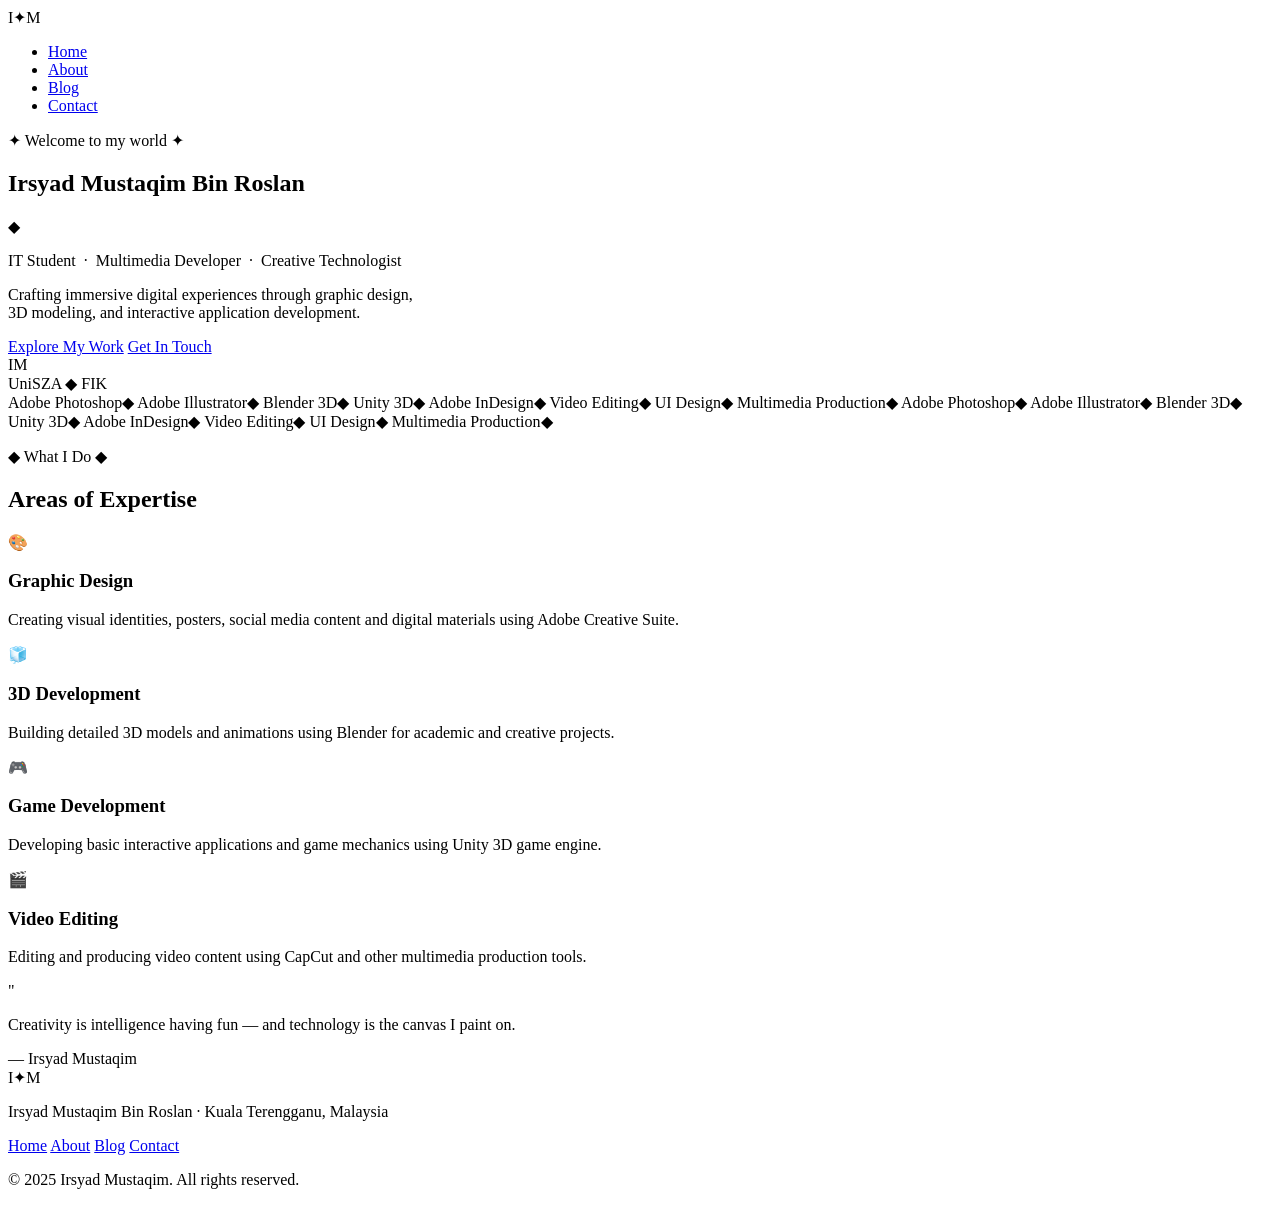
==== index.html @ 1173b953 "Add files via upload" ====
<!DOCTYPE html>
<html lang="en">
<head>
  <meta charset="UTF-8" />
  <meta name="viewport" content="width=device-width, initial-scale=1.0"/>
  <title>Irsyad Mustaqim | Creative Portfolio</title>
  <link href="https://fonts.googleapis.com/css2?family=Playfair+Display:ital,wght@0,400;0,700;0,900;1,400&family=Cormorant+Garamond:wght@300;400;500&family=Rajdhani:wght@300;400;500;600;700&display=swap" rel="stylesheet">
  <link rel="stylesheet" href="css/style.css">
</head>
<body>

  <!-- Animated background -->
  <div class="bg-particles" id="particles"></div>
  <div class="gold-gradient-orb orb1"></div>
  <div class="gold-gradient-orb orb2"></div>

  <!-- NAV -->
  <nav class="navbar">
    <div class="nav-logo">
      <span class="logo-letter">I</span><span class="logo-dot">✦</span><span class="logo-letter">M</span>
    </div>
    <ul class="nav-links">
      <li><a href="index.html" class="nav-link active">Home</a></li>
      <li><a href="about.html" class="nav-link">About</a></li>
      <li><a href="blog.html" class="nav-link">Blog</a></li>
      <li><a href="contact.html" class="nav-link">Contact</a></li>
    </ul>
    <div class="hamburger" id="hamburger">
      <span></span><span></span><span></span>
    </div>
  </nav>

  <!-- HERO -->
  <section class="hero">
    <div class="hero-content">
      <p class="hero-eyebrow">✦ Welcome to my world ✦</p>
      <h1 class="hero-title">
        <span class="line1">Irsyad</span>
        <span class="line2">Mustaqim</span>
        <span class="line3 gold-text">Bin Roslan</span>
      </h1>
      <div class="hero-divider">
        <span></span><span class="diamond">◆</span><span></span>
      </div>
      <p class="hero-subtitle">
        IT Student &nbsp;·&nbsp; Multimedia Developer &nbsp;·&nbsp; Creative Technologist
      </p>
      <p class="hero-desc">
        Crafting immersive digital experiences through graphic design,<br>
        3D modeling, and interactive application development.
      </p>
      <div class="hero-cta">
        <a href="about.html" class="btn-gold">Explore My Work</a>
        <a href="contact.html" class="btn-outline">Get In Touch</a>
      </div>
    </div>
    <div class="hero-visual">
      <div class="hex-frame">
        <div class="hex-inner">
          <img src="img/profile.png" alt="Irsyad Mustaqim" class="hero-img" onerror="this.style.display='none'; this.nextElementSibling.style.display='flex'">
          <div class="img-placeholder">IM</div>
        </div>
        <div class="hex-ring ring1"></div>
        <div class="hex-ring ring2"></div>
        <div class="hex-badge">
          <span>UniSZA</span>
          <span class="badge-dot">◆</span>
          <span>FIK</span>
        </div>
      </div>
    </div>
  </section>

  <!-- SKILLS TICKER -->
  <div class="ticker-wrap">
    <div class="ticker">
      <span>Adobe Photoshop</span><span class="tick-sep">◆</span>
      <span>Adobe Illustrator</span><span class="tick-sep">◆</span>
      <span>Blender 3D</span><span class="tick-sep">◆</span>
      <span>Unity 3D</span><span class="tick-sep">◆</span>
      <span>Adobe InDesign</span><span class="tick-sep">◆</span>
      <span>Video Editing</span><span class="tick-sep">◆</span>
      <span>UI Design</span><span class="tick-sep">◆</span>
      <span>Multimedia Production</span><span class="tick-sep">◆</span>
      <span>Adobe Photoshop</span><span class="tick-sep">◆</span>
      <span>Adobe Illustrator</span><span class="tick-sep">◆</span>
      <span>Blender 3D</span><span class="tick-sep">◆</span>
      <span>Unity 3D</span><span class="tick-sep">◆</span>
      <span>Adobe InDesign</span><span class="tick-sep">◆</span>
      <span>Video Editing</span><span class="tick-sep">◆</span>
      <span>UI Design</span><span class="tick-sep">◆</span>
      <span>Multimedia Production</span><span class="tick-sep">◆</span>
    </div>
  </div>

  <!-- FEATURED SECTION -->
  <section class="section-featured">
    <div class="section-header">
      <p class="section-label">◆ What I Do ◆</p>
      <h2 class="section-title">Areas of <span class="gold-text">Expertise</span></h2>
    </div>
    <div class="cards-grid">
      <div class="card">
        <div class="card-icon">🎨</div>
        <h3>Graphic Design</h3>
        <p>Creating visual identities, posters, social media content and digital materials using Adobe Creative Suite.</p>
        <div class="card-line"></div>
      </div>
      <div class="card card-featured">
        <div class="card-icon">🧊</div>
        <h3>3D Development</h3>
        <p>Building detailed 3D models and animations using Blender for academic and creative projects.</p>
        <div class="card-line"></div>
      </div>
      <div class="card">
        <div class="card-icon">🎮</div>
        <h3>Game Development</h3>
        <p>Developing basic interactive applications and game mechanics using Unity 3D game engine.</p>
        <div class="card-line"></div>
      </div>
      <div class="card">
        <div class="card-icon">🎬</div>
        <h3>Video Editing</h3>
        <p>Editing and producing video content using CapCut and other multimedia production tools.</p>
        <div class="card-line"></div>
      </div>
    </div>
  </section>

  <!-- QUOTE -->
  <section class="quote-section">
    <div class="quote-inner">
      <span class="quote-mark">"</span>
      <p>Creativity is intelligence having fun — and technology is the canvas I paint on.</p>
      <div class="quote-author">— Irsyad Mustaqim</div>
    </div>
  </section>

  <!-- FOOTER -->
  <footer class="footer">
    <div class="footer-logo">I<span class="gold-text">✦</span>M</div>
    <p class="footer-tagline">Irsyad Mustaqim Bin Roslan · Kuala Terengganu, Malaysia</p>
    <div class="footer-links">
      <a href="index.html">Home</a>
      <a href="about.html">About</a>
      <a href="blog.html">Blog</a>
      <a href="contact.html">Contact</a>
    </div>
    <p class="footer-copy">© 2025 Irsyad Mustaqim. All rights reserved.</p>
  </footer>

  <script src="js/main.js"></script>
</body>
</html>
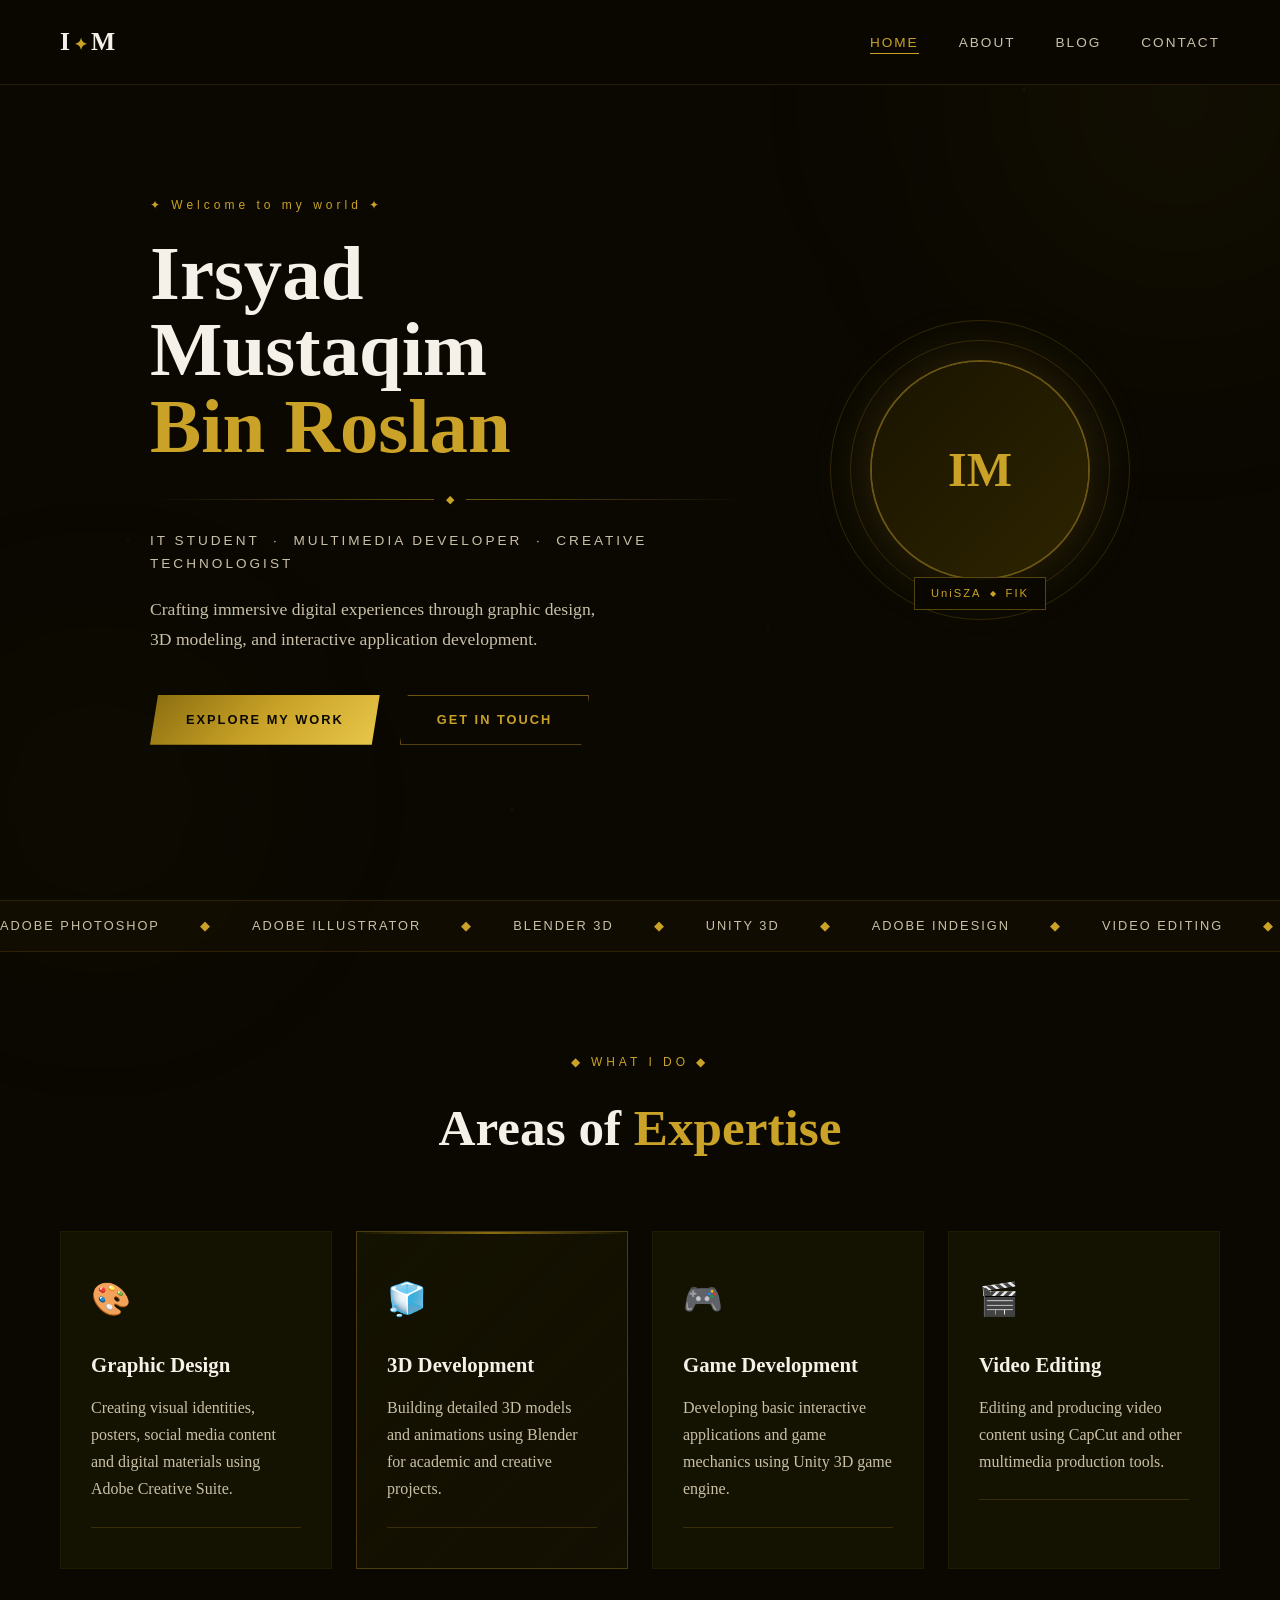
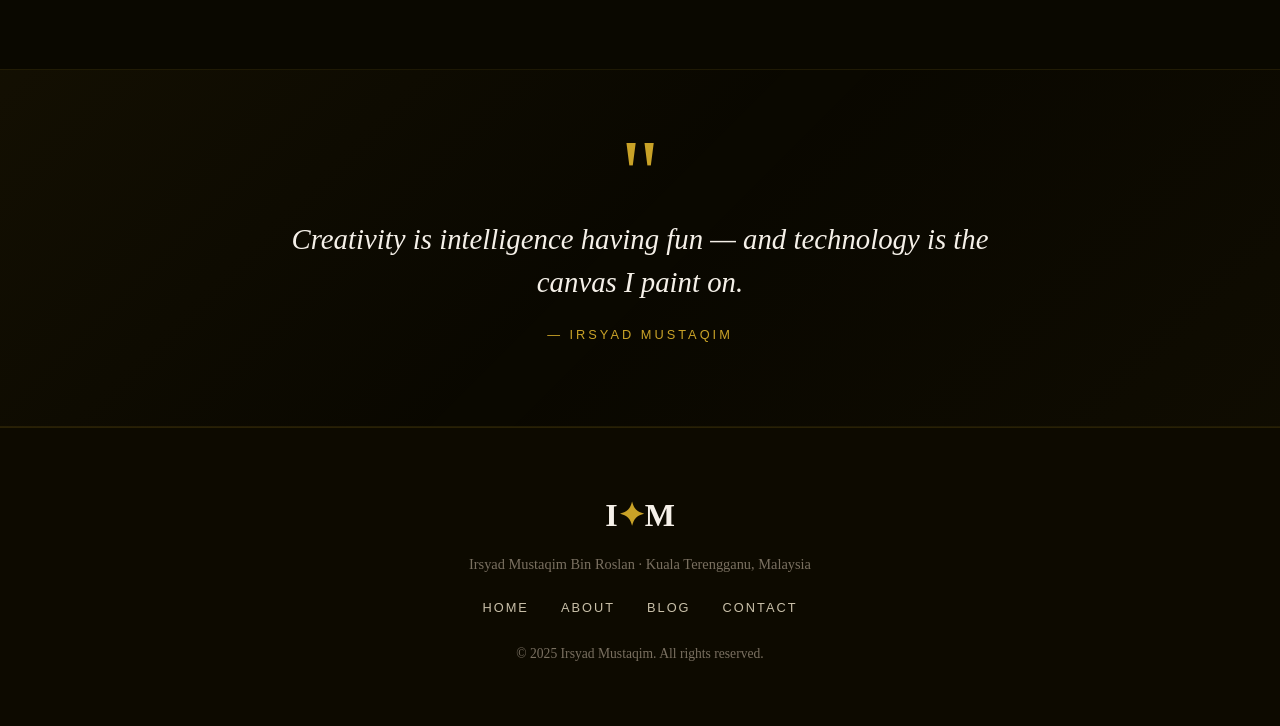
==== commit 6d71e437: "Update index.html" ====
--- a/index.html
+++ b/index.html
@@ -5,7 +5,7 @@
   <meta name="viewport" content="width=device-width, initial-scale=1.0"/>
   <title>Irsyad Mustaqim | Creative Portfolio</title>
   <link href="https://fonts.googleapis.com/css2?family=Playfair+Display:ital,wght@0,400;0,700;0,900;1,400&family=Cormorant+Garamond:wght@300;400;500&family=Rajdhani:wght@300;400;500;600;700&display=swap" rel="stylesheet">
-  <link rel="stylesheet" href="css/style.css">
+  <link rel="stylesheet" href="style.css">
 </head>
 <body>
 
@@ -149,6 +149,6 @@
     <p class="footer-copy">© 2025 Irsyad Mustaqim. All rights reserved.</p>
   </footer>
 
-  <script src="js/main.js"></script>
+  <script src="main.js"></script>
 </body>
 </html>
--- a/style.css
+++ b/style.css
@@ -0,0 +1,592 @@
+/* ===== CSS VARIABLES ===== */
+:root {
+  --black: #0a0800;
+  --black-soft: #111008;
+  --black-card: #141200;
+  --black-border: #1e1a00;
+  --gold: #c9a227;
+  --gold-light: #e8c84a;
+  --gold-pale: #f5e27a;
+  --gold-dark: #8a6d0f;
+  --gold-glow: rgba(201, 162, 39, 0.15);
+  --white: #f5f0e8;
+  --white-dim: #c9c0a8;
+  --text-muted: #7a7060;
+  --font-display: 'Playfair Display', serif;
+  --font-body: 'Cormorant Garamond', serif;
+  --font-ui: 'Rajdhani', sans-serif;
+}
+
+/* ===== RESET & BASE ===== */
+*, *::before, *::after { box-sizing: border-box; margin: 0; padding: 0; }
+html { scroll-behavior: smooth; }
+body {
+  background: var(--black);
+  color: var(--white);
+  font-family: var(--font-body);
+  font-size: 18px;
+  line-height: 1.7;
+  overflow-x: hidden;
+}
+
+/* ===== BACKGROUND EFFECTS ===== */
+.bg-particles {
+  position: fixed; top: 0; left: 0; width: 100%; height: 100%;
+  pointer-events: none; z-index: 0; overflow: hidden;
+}
+.bg-particles::before {
+  content: '';
+  position: absolute; top: 0; left: 0; width: 100%; height: 100%;
+  background-image:
+    radial-gradient(1px 1px at 20% 30%, rgba(201,162,39,0.4) 0%, transparent 100%),
+    radial-gradient(1px 1px at 80% 10%, rgba(201,162,39,0.3) 0%, transparent 100%),
+    radial-gradient(1px 1px at 60% 70%, rgba(201,162,39,0.2) 0%, transparent 100%),
+    radial-gradient(1px 1px at 40% 90%, rgba(201,162,39,0.3) 0%, transparent 100%),
+    radial-gradient(1px 1px at 10% 60%, rgba(201,162,39,0.2) 0%, transparent 100%);
+  animation: twinkle 8s ease-in-out infinite alternate;
+}
+@keyframes twinkle { from { opacity: 0.4; } to { opacity: 1; } }
+
+.gold-gradient-orb {
+  position: fixed; border-radius: 50%;
+  filter: blur(120px); pointer-events: none; z-index: 0;
+}
+.orb1 {
+  width: 600px; height: 600px;
+  background: radial-gradient(circle, rgba(201,162,39,0.08) 0%, transparent 70%);
+  top: -200px; right: -200px;
+  animation: orbFloat1 12s ease-in-out infinite;
+}
+.orb2 {
+  width: 400px; height: 400px;
+  background: radial-gradient(circle, rgba(201,162,39,0.06) 0%, transparent 70%);
+  bottom: -100px; left: -100px;
+  animation: orbFloat2 15s ease-in-out infinite;
+}
+@keyframes orbFloat1 { 0%,100%{transform:translate(0,0)} 50%{transform:translate(-30px,40px)} }
+@keyframes orbFloat2 { 0%,100%{transform:translate(0,0)} 50%{transform:translate(40px,-30px)} }
+
+/* ===== NAVBAR ===== */
+.navbar {
+  position: fixed; top: 0; left: 0; width: 100%; z-index: 100;
+  display: flex; align-items: center; justify-content: space-between;
+  padding: 20px 60px;
+  background: rgba(10, 8, 0, 0.85);
+  backdrop-filter: blur(20px);
+  border-bottom: 1px solid rgba(201,162,39,0.15);
+  transition: all 0.3s ease;
+}
+.navbar.scrolled {
+  padding: 14px 60px;
+  background: rgba(10, 8, 0, 0.96);
+  box-shadow: 0 4px 30px rgba(201,162,39,0.08);
+}
+.nav-logo {
+  font-family: var(--font-display);
+  font-size: 1.6rem; font-weight: 700;
+  color: var(--white); letter-spacing: 2px;
+  cursor: pointer;
+}
+.logo-dot { color: var(--gold); font-size: 1rem; margin: 0 2px; }
+.nav-links { display: flex; gap: 40px; list-style: none; }
+.nav-link {
+  font-family: var(--font-ui); font-size: 0.85rem;
+  font-weight: 500; letter-spacing: 2px; text-transform: uppercase;
+  color: var(--white-dim); text-decoration: none;
+  position: relative; transition: color 0.3s;
+}
+.nav-link::after {
+  content: ''; position: absolute; bottom: -4px; left: 0;
+  width: 0; height: 1px; background: var(--gold);
+  transition: width 0.3s ease;
+}
+.nav-link:hover, .nav-link.active { color: var(--gold); }
+.nav-link:hover::after, .nav-link.active::after { width: 100%; }
+.hamburger { display: none; flex-direction: column; gap: 5px; cursor: pointer; }
+.hamburger span {
+  display: block; width: 24px; height: 1px;
+  background: var(--gold); transition: all 0.3s;
+}
+
+/* ===== HERO ===== */
+.hero {
+  min-height: 100vh;
+  display: flex; align-items: center; justify-content: center;
+  gap: 80px; padding: 120px 60px 80px;
+  position: relative; z-index: 1;
+}
+.hero-content { flex: 1; max-width: 600px; }
+.hero-eyebrow {
+  font-family: var(--font-ui); font-size: 0.75rem;
+  letter-spacing: 4px; color: var(--gold); margin-bottom: 20px;
+  animation: fadeUp 0.8s ease both;
+}
+.hero-title {
+  font-family: var(--font-display);
+  font-size: clamp(3rem, 6vw, 5.5rem);
+  font-weight: 900; line-height: 1.0;
+  margin-bottom: 24px;
+}
+.hero-title .line1 { display: block; animation: fadeUp 0.9s 0.1s ease both; }
+.hero-title .line2 { display: block; animation: fadeUp 0.9s 0.2s ease both; }
+.hero-title .line3 { display: block; animation: fadeUp 0.9s 0.3s ease both; }
+.gold-text { color: var(--gold); }
+.hero-divider {
+  display: flex; align-items: center; gap: 12px;
+  margin: 20px 0; animation: fadeUp 0.9s 0.4s ease both;
+}
+.hero-divider span:first-child, .hero-divider span:last-child {
+  flex: 1; height: 1px; background: linear-gradient(to right, transparent, rgba(201,162,39,0.5));
+}
+.hero-divider span:last-child { background: linear-gradient(to left, transparent, rgba(201,162,39,0.5)); }
+.diamond { color: var(--gold); font-size: 0.7rem; }
+.hero-subtitle {
+  font-family: var(--font-ui); font-size: 0.85rem;
+  letter-spacing: 3px; color: var(--white-dim); text-transform: uppercase;
+  margin-bottom: 20px; animation: fadeUp 0.9s 0.5s ease both;
+}
+.hero-desc {
+  color: var(--white-dim); font-size: 1.1rem;
+  margin-bottom: 40px; animation: fadeUp 0.9s 0.6s ease both;
+}
+.hero-cta {
+  display: flex; gap: 20px; flex-wrap: wrap;
+  animation: fadeUp 0.9s 0.7s ease both;
+}
+
+/* ===== BUTTONS ===== */
+.btn-gold {
+  display: inline-block;
+  padding: 14px 36px;
+  background: linear-gradient(135deg, var(--gold-dark), var(--gold), var(--gold-light));
+  color: var(--black); font-family: var(--font-ui);
+  font-weight: 700; font-size: 0.8rem; letter-spacing: 2px;
+  text-transform: uppercase; text-decoration: none;
+  border: none; cursor: pointer;
+  clip-path: polygon(8px 0%, 100% 0%, calc(100% - 8px) 100%, 0% 100%);
+  transition: all 0.3s ease;
+  box-shadow: 0 4px 20px rgba(201,162,39,0.3);
+}
+.btn-gold:hover {
+  background: linear-gradient(135deg, var(--gold), var(--gold-pale), var(--gold));
+  box-shadow: 0 6px 30px rgba(201,162,39,0.5);
+  transform: translateY(-2px);
+}
+.btn-gold.full-width { width: 100%; text-align: center; }
+.btn-outline {
+  display: inline-block;
+  padding: 13px 36px;
+  background: transparent;
+  border: 1px solid rgba(201,162,39,0.5);
+  color: var(--gold); font-family: var(--font-ui);
+  font-weight: 600; font-size: 0.8rem; letter-spacing: 2px;
+  text-transform: uppercase; text-decoration: none;
+  transition: all 0.3s ease;
+  clip-path: polygon(8px 0%, 100% 0%, calc(100% - 8px) 100%, 0% 100%);
+}
+.btn-outline:hover {
+  background: var(--gold-glow);
+  border-color: var(--gold);
+  box-shadow: 0 4px 20px rgba(201,162,39,0.2);
+  transform: translateY(-2px);
+}
+
+/* ===== HERO VISUAL ===== */
+.hero-visual {
+  flex-shrink: 0;
+  animation: fadeUp 1s 0.3s ease both;
+}
+.hex-frame {
+  position: relative; width: 300px; height: 300px;
+  display: flex; align-items: center; justify-content: center;
+}
+.hex-inner {
+  width: 220px; height: 220px; border-radius: 50%;
+  overflow: hidden; border: 2px solid rgba(201,162,39,0.5);
+  box-shadow: 0 0 60px rgba(201,162,39,0.2);
+  position: relative; z-index: 2;
+}
+.hero-img { width: 100%; height: 100%; object-fit: cover; }
+.img-placeholder {
+  width: 100%; height: 100%;
+  display: none; align-items: center; justify-content: center;
+  background: linear-gradient(135deg, #1a1400, #2d2400);
+  font-family: var(--font-display);
+  font-size: 3rem; color: var(--gold); font-weight: 900;
+}
+.img-placeholder.large { font-size: 4rem; }
+.hex-ring {
+  position: absolute; border-radius: 50%;
+  border: 1px solid rgba(201,162,39,0.2);
+  animation: ringPulse 3s ease-in-out infinite;
+}
+.ring1 { width: 260px; height: 260px; animation-delay: 0s; }
+.ring2 { width: 300px; height: 300px; animation-delay: 1s; }
+@keyframes ringPulse {
+  0%,100% { opacity: 0.2; transform: scale(1); }
+  50% { opacity: 0.6; transform: scale(1.02); }
+}
+.hex-badge {
+  position: absolute; bottom: 10px; left: 50%; transform: translateX(-50%);
+  background: rgba(10,8,0,0.9); border: 1px solid rgba(201,162,39,0.4);
+  padding: 6px 16px; font-family: var(--font-ui);
+  font-size: 0.7rem; letter-spacing: 2px; color: var(--gold);
+  display: flex; gap: 8px; align-items: center; z-index: 3;
+  white-space: nowrap;
+}
+.badge-dot { font-size: 0.5rem; }
+
+/* ===== TICKER ===== */
+.ticker-wrap {
+  overflow: hidden; border-top: 1px solid rgba(201,162,39,0.15);
+  border-bottom: 1px solid rgba(201,162,39,0.15);
+  padding: 14px 0; background: rgba(201,162,39,0.03);
+  position: relative; z-index: 1;
+}
+.ticker {
+  display: flex; gap: 40px; white-space: nowrap;
+  animation: tickerMove 20s linear infinite;
+  font-family: var(--font-ui); font-size: 0.8rem;
+  letter-spacing: 2px; color: var(--white-dim); text-transform: uppercase;
+}
+.tick-sep { color: var(--gold); }
+@keyframes tickerMove { from { transform: translateX(0); } to { transform: translateX(-50%); } }
+
+/* ===== SECTIONS ===== */
+.section-featured, .timeline-section, .projects-section, .blog-section, .about-section, .contact-section {
+  padding: 100px 60px; position: relative; z-index: 1;
+}
+.section-header { text-align: center; margin-bottom: 60px; }
+.section-label {
+  font-family: var(--font-ui); font-size: 0.75rem;
+  letter-spacing: 4px; color: var(--gold); text-transform: uppercase; margin-bottom: 12px;
+}
+.section-title {
+  font-family: var(--font-display);
+  font-size: clamp(2rem, 4vw, 3.5rem);
+  font-weight: 700;
+}
+
+/* ===== CARDS ===== */
+.cards-grid {
+  display: grid; grid-template-columns: repeat(auto-fit, minmax(250px, 1fr));
+  gap: 24px; max-width: 1200px; margin: 0 auto;
+}
+.card {
+  background: var(--black-card);
+  border: 1px solid var(--black-border);
+  padding: 40px 30px;
+  transition: all 0.3s ease;
+  position: relative; overflow: hidden;
+}
+.card::before {
+  content: ''; position: absolute; top: 0; left: 0;
+  width: 100%; height: 2px;
+  background: linear-gradient(to right, transparent, var(--gold-dark), transparent);
+  opacity: 0; transition: opacity 0.3s;
+}
+.card:hover { border-color: rgba(201,162,39,0.3); transform: translateY(-4px); }
+.card:hover::before { opacity: 1; }
+.card.card-featured {
+  border-color: rgba(201,162,39,0.3);
+  background: linear-gradient(135deg, var(--black-card), rgba(201,162,39,0.05));
+}
+.card.card-featured::before { opacity: 1; }
+.card-icon { font-size: 2rem; margin-bottom: 20px; }
+.card h3 {
+  font-family: var(--font-display); font-size: 1.3rem;
+  margin-bottom: 12px; color: var(--white);
+}
+.card p { color: var(--white-dim); font-size: 1rem; }
+.card-line {
+  height: 1px; background: rgba(201,162,39,0.2);
+  margin-top: 24px;
+}
+
+/* ===== QUOTE ===== */
+.quote-section {
+  padding: 80px 60px;
+  background: linear-gradient(135deg, rgba(201,162,39,0.05) 0%, transparent 50%, rgba(201,162,39,0.03) 100%);
+  border-top: 1px solid rgba(201,162,39,0.1);
+  border-bottom: 1px solid rgba(201,162,39,0.1);
+  position: relative; z-index: 1;
+}
+.quote-inner {
+  max-width: 700px; margin: 0 auto; text-align: center;
+}
+.quote-mark {
+  font-family: var(--font-display); font-size: 6rem;
+  color: var(--gold); line-height: 0.5;
+  display: block; margin-bottom: 20px;
+}
+.quote-inner p {
+  font-family: var(--font-display); font-size: 1.8rem;
+  font-style: italic; color: var(--white); font-weight: 400;
+  line-height: 1.5;
+}
+.quote-author {
+  font-family: var(--font-ui); font-size: 0.8rem;
+  letter-spacing: 3px; color: var(--gold); margin-top: 20px;
+  text-transform: uppercase;
+}
+
+/* ===== PAGE HERO ===== */
+.page-hero {
+  padding: 160px 60px 80px;
+  text-align: center; position: relative; z-index: 1;
+  border-bottom: 1px solid rgba(201,162,39,0.1);
+}
+.page-title {
+  font-family: var(--font-display);
+  font-size: clamp(3rem, 7vw, 5rem);
+  font-weight: 900;
+}
+
+/* ===== ABOUT PAGE ===== */
+.about-grid {
+  display: grid; grid-template-columns: 1fr 1.4fr;
+  gap: 60px; max-width: 1200px; margin: 0 auto; align-items: start;
+}
+.about-img-frame {
+  position: relative; padding: 20px;
+}
+.about-img {
+  width: 100%; aspect-ratio: 3/4; object-fit: cover;
+  border: 1px solid rgba(201,162,39,0.3);
+}
+.img-decoration {
+  position: absolute; width: 40px; height: 40px;
+  border-color: var(--gold); border-style: solid;
+}
+.img-decoration.top-left { top: 0; left: 0; border-width: 2px 0 0 2px; }
+.img-decoration.bottom-right { bottom: 0; right: 0; border-width: 0 2px 2px 0; }
+.about-info-card {
+  background: var(--black-card); border: 1px solid var(--black-border);
+  padding: 24px; margin-top: 20px;
+}
+.info-row {
+  display: flex; justify-content: space-between;
+  padding: 10px 0; border-bottom: 1px solid var(--black-border);
+  font-size: 0.95rem; color: var(--white-dim);
+}
+.info-row:last-child { border-bottom: none; }
+.info-label { color: var(--gold); font-family: var(--font-ui); font-size: 0.85rem; letter-spacing: 1px; }
+.about-text-col h2 {
+  font-family: var(--font-display); font-size: 2.8rem;
+  margin-bottom: 16px;
+}
+.about-lead {
+  font-size: 1.2rem; color: var(--white); margin-bottom: 20px;
+  border-left: 3px solid var(--gold); padding-left: 16px;
+}
+.about-text-col p { color: var(--white-dim); margin-bottom: 16px; }
+.skills-heading {
+  font-family: var(--font-display); font-size: 1.8rem;
+  margin: 36px 0 20px;
+}
+.skill-item { margin-bottom: 20px; }
+.skill-label {
+  display: flex; justify-content: space-between;
+  font-family: var(--font-ui); font-size: 0.85rem; letter-spacing: 1px;
+  color: var(--white-dim); margin-bottom: 8px;
+}
+.skill-pct { color: var(--gold); }
+.skill-bar {
+  height: 3px; background: rgba(201,162,39,0.1);
+  position: relative; overflow: hidden;
+}
+.skill-fill {
+  height: 100%; width: var(--w);
+  background: linear-gradient(to right, var(--gold-dark), var(--gold));
+  transition: width 1.5s ease;
+}
+
+/* ===== TIMELINE ===== */
+.timeline {
+  position: relative; max-width: 900px; margin: 0 auto;
+  padding: 20px 0;
+}
+.timeline::before {
+  content: ''; position: absolute; left: 50%; top: 0; bottom: 0;
+  width: 1px; background: rgba(201,162,39,0.2); transform: translateX(-50%);
+}
+.timeline-item {
+  display: flex; width: 50%; padding: 0 50px 40px;
+  position: relative;
+}
+.timeline-item.right { margin-left: 50%; }
+.timeline-dot {
+  position: absolute; top: 8px;
+  width: 12px; height: 12px; border-radius: 50%;
+  background: var(--gold);
+  box-shadow: 0 0 12px rgba(201,162,39,0.5);
+}
+.timeline-item.left .timeline-dot { right: -6px; }
+.timeline-item.right .timeline-dot { left: -6px; }
+.timeline-card {
+  background: var(--black-card); border: 1px solid var(--black-border);
+  padding: 20px 24px; width: 100%;
+  transition: border-color 0.3s;
+}
+.timeline-card:hover { border-color: rgba(201,162,39,0.3); }
+.timeline-date {
+  font-family: var(--font-ui); font-size: 0.75rem;
+  letter-spacing: 2px; color: var(--gold); display: block; margin-bottom: 8px;
+}
+.timeline-card h4 {
+  font-family: var(--font-display); font-size: 1.1rem; margin-bottom: 6px;
+}
+.timeline-card p { font-size: 0.95rem; color: var(--white-dim); }
+
+/* ===== PROJECTS ===== */
+.projects-grid {
+  display: grid; grid-template-columns: repeat(auto-fit, minmax(280px, 1fr));
+  gap: 24px; max-width: 1100px; margin: 0 auto;
+}
+.project-card {
+  background: var(--black-card); border: 1px solid var(--black-border);
+  padding: 32px; transition: all 0.3s;
+}
+.project-card:hover { border-color: rgba(201,162,39,0.4); transform: translateY(-4px); }
+.project-icon { font-size: 2rem; margin-bottom: 16px; }
+.project-card h4 { font-family: var(--font-display); font-size: 1.2rem; margin-bottom: 8px; }
+.project-date { font-family: var(--font-ui); font-size: 0.75rem; color: var(--gold); letter-spacing: 1px; margin-bottom: 10px; }
+.project-card p { color: var(--white-dim); font-size: 0.95rem; margin-bottom: 16px; }
+.project-tags { display: flex; gap: 8px; flex-wrap: wrap; }
+.project-tags span {
+  padding: 4px 12px; border: 1px solid rgba(201,162,39,0.3);
+  font-family: var(--font-ui); font-size: 0.7rem;
+  letter-spacing: 1px; color: var(--gold); text-transform: uppercase;
+}
+
+/* ===== BLOG PAGE ===== */
+.blog-grid {
+  display: grid; grid-template-columns: repeat(auto-fit, minmax(320px, 1fr));
+  gap: 32px; max-width: 1200px; margin: 0 auto;
+}
+.blog-card {
+  background: var(--black-card); border: 1px solid var(--black-border);
+  transition: all 0.3s; overflow: hidden;
+}
+.blog-card:hover { border-color: rgba(201,162,39,0.3); transform: translateY(-4px); }
+.blog-card.featured-post { grid-column: 1 / -1; display: grid; grid-template-columns: 300px 1fr; }
+.blog-card-img {
+  height: 200px; display: flex; align-items: center; justify-content: center;
+  position: relative;
+}
+.blog-card.featured-post .blog-card-img { height: auto; min-height: 250px; }
+.blog-card-emoji { font-size: 4rem; }
+.blog-card-body { padding: 28px; }
+.blog-meta { display: flex; align-items: center; gap: 12px; margin-bottom: 12px; }
+.blog-tag {
+  background: rgba(201,162,39,0.15); border: 1px solid rgba(201,162,39,0.3);
+  padding: 3px 12px; font-family: var(--font-ui); font-size: 0.7rem;
+  letter-spacing: 2px; color: var(--gold); text-transform: uppercase;
+}
+.blog-date { font-family: var(--font-ui); font-size: 0.75rem; color: var(--text-muted); }
+.blog-title { font-family: var(--font-display); font-size: 1.5rem; margin-bottom: 12px; line-height: 1.3; }
+.blog-excerpt { color: var(--white-dim); font-size: 1rem; margin-bottom: 20px; }
+.blog-footer { display: flex; align-items: center; justify-content: space-between; }
+.read-time { font-family: var(--font-ui); font-size: 0.75rem; color: var(--text-muted); }
+.read-more-btn {
+  background: none; border: 1px solid rgba(201,162,39,0.4);
+  color: var(--gold); padding: 8px 20px;
+  font-family: var(--font-ui); font-size: 0.75rem;
+  letter-spacing: 1px; cursor: pointer; transition: all 0.3s;
+}
+.read-more-btn:hover { background: var(--gold-glow); border-color: var(--gold); }
+.blog-full {
+  margin-top: 20px; padding-top: 20px;
+  border-top: 1px solid rgba(201,162,39,0.15);
+  color: var(--white-dim); font-size: 1rem;
+}
+.blog-full p { margin-bottom: 14px; }
+
+/* ===== CONTACT PAGE ===== */
+.contact-grid {
+  display: grid; grid-template-columns: 1fr 1.2fr;
+  gap: 60px; max-width: 1100px; margin: 0 auto; align-items: start;
+}
+.contact-info h2 { font-family: var(--font-display); font-size: 2.5rem; margin-bottom: 16px; }
+.contact-info > p { color: var(--white-dim); margin-bottom: 36px; font-size: 1.1rem; }
+.contact-cards { display: flex; flex-direction: column; gap: 16px; margin-bottom: 32px; }
+.contact-detail-card {
+  display: flex; gap: 16px; align-items: center;
+  background: var(--black-card); border: 1px solid var(--black-border);
+  padding: 16px 20px; transition: border-color 0.3s;
+}
+.contact-detail-card:hover { border-color: rgba(201,162,39,0.3); }
+.contact-icon { font-size: 1.5rem; }
+.contact-detail-card h4 { font-family: var(--font-ui); font-size: 0.75rem; letter-spacing: 2px; color: var(--gold); text-transform: uppercase; margin-bottom: 4px; }
+.contact-detail-card p { color: var(--white-dim); font-size: 0.95rem; }
+.availability { display: flex; align-items: center; gap: 12px; }
+.avail-dot {
+  width: 10px; height: 10px; border-radius: 50%;
+  background: var(--gold);
+  box-shadow: 0 0 10px rgba(201,162,39,0.6);
+  animation: pulse 2s infinite;
+}
+@keyframes pulse { 0%,100%{box-shadow:0 0 6px rgba(201,162,39,0.4)} 50%{box-shadow:0 0 14px rgba(201,162,39,0.8)} }
+.availability span { font-family: var(--font-ui); font-size: 0.8rem; letter-spacing: 1px; color: var(--white-dim); }
+.contact-form-wrap { background: var(--black-card); border: 1px solid var(--black-border); padding: 40px; }
+.form-inner h3 { font-family: var(--font-display); font-size: 2rem; margin-bottom: 28px; }
+.form-group { margin-bottom: 20px; }
+.form-group label { display: block; font-family: var(--font-ui); font-size: 0.75rem; letter-spacing: 2px; color: var(--gold); text-transform: uppercase; margin-bottom: 8px; }
+.form-input {
+  width: 100%; background: rgba(201,162,39,0.04); border: 1px solid var(--black-border);
+  padding: 12px 16px; color: var(--white);
+  font-family: var(--font-body); font-size: 1rem;
+  outline: none; transition: border-color 0.3s;
+}
+.form-input:focus { border-color: rgba(201,162,39,0.5); background: rgba(201,162,39,0.06); }
+.form-textarea { resize: vertical; min-height: 140px; }
+.form-note { margin-top: 12px; font-family: var(--font-ui); font-size: 0.85rem; }
+
+/* ===== FOOTER ===== */
+.footer {
+  text-align: center; padding: 60px;
+  border-top: 1px solid rgba(201,162,39,0.15);
+  background: rgba(201,162,39,0.02);
+  position: relative; z-index: 1;
+}
+.footer-logo {
+  font-family: var(--font-display); font-size: 2rem;
+  font-weight: 900; margin-bottom: 10px;
+}
+.footer-tagline { color: var(--text-muted); font-size: 0.9rem; margin-bottom: 20px; }
+.footer-links { display: flex; justify-content: center; gap: 32px; margin-bottom: 24px; }
+.footer-links a {
+  font-family: var(--font-ui); font-size: 0.8rem;
+  letter-spacing: 2px; color: var(--white-dim); text-decoration: none;
+  text-transform: uppercase; transition: color 0.3s;
+}
+.footer-links a:hover { color: var(--gold); }
+.footer-copy { color: var(--text-muted); font-size: 0.85rem; }
+
+/* ===== ANIMATIONS ===== */
+@keyframes fadeUp {
+  from { opacity: 0; transform: translateY(20px); }
+  to { opacity: 1; transform: translateY(0); }
+}
+
+/* ===== RESPONSIVE ===== */
+@media (max-width: 900px) {
+  .navbar { padding: 18px 30px; }
+  .nav-links { display: none; flex-direction: column; gap: 20px;
+    position: absolute; top: 100%; left: 0; width: 100%;
+    background: rgba(10,8,0,0.98); padding: 30px;
+    border-bottom: 1px solid rgba(201,162,39,0.15); }
+  .nav-links.open { display: flex; }
+  .hamburger { display: flex; }
+  .hero { flex-direction: column; text-align: center; padding: 120px 30px 60px; gap: 40px; }
+  .hero-visual { order: -1; }
+  .hero-cta { justify-content: center; }
+  .about-grid, .contact-grid { grid-template-columns: 1fr; }
+  .blog-card.featured-post { grid-template-columns: 1fr; }
+  .timeline::before { left: 20px; }
+  .timeline-item { width: 100%; padding-left: 50px; margin-left: 0 !important; }
+  .timeline-item .timeline-dot { left: 14px !important; right: auto !important; }
+  .section-featured, .timeline-section, .projects-section, .blog-section, .about-section, .contact-section { padding: 60px 30px; }
+  .page-hero { padding: 130px 30px 60px; }
+  .footer { padding: 40px 30px; }
+}
